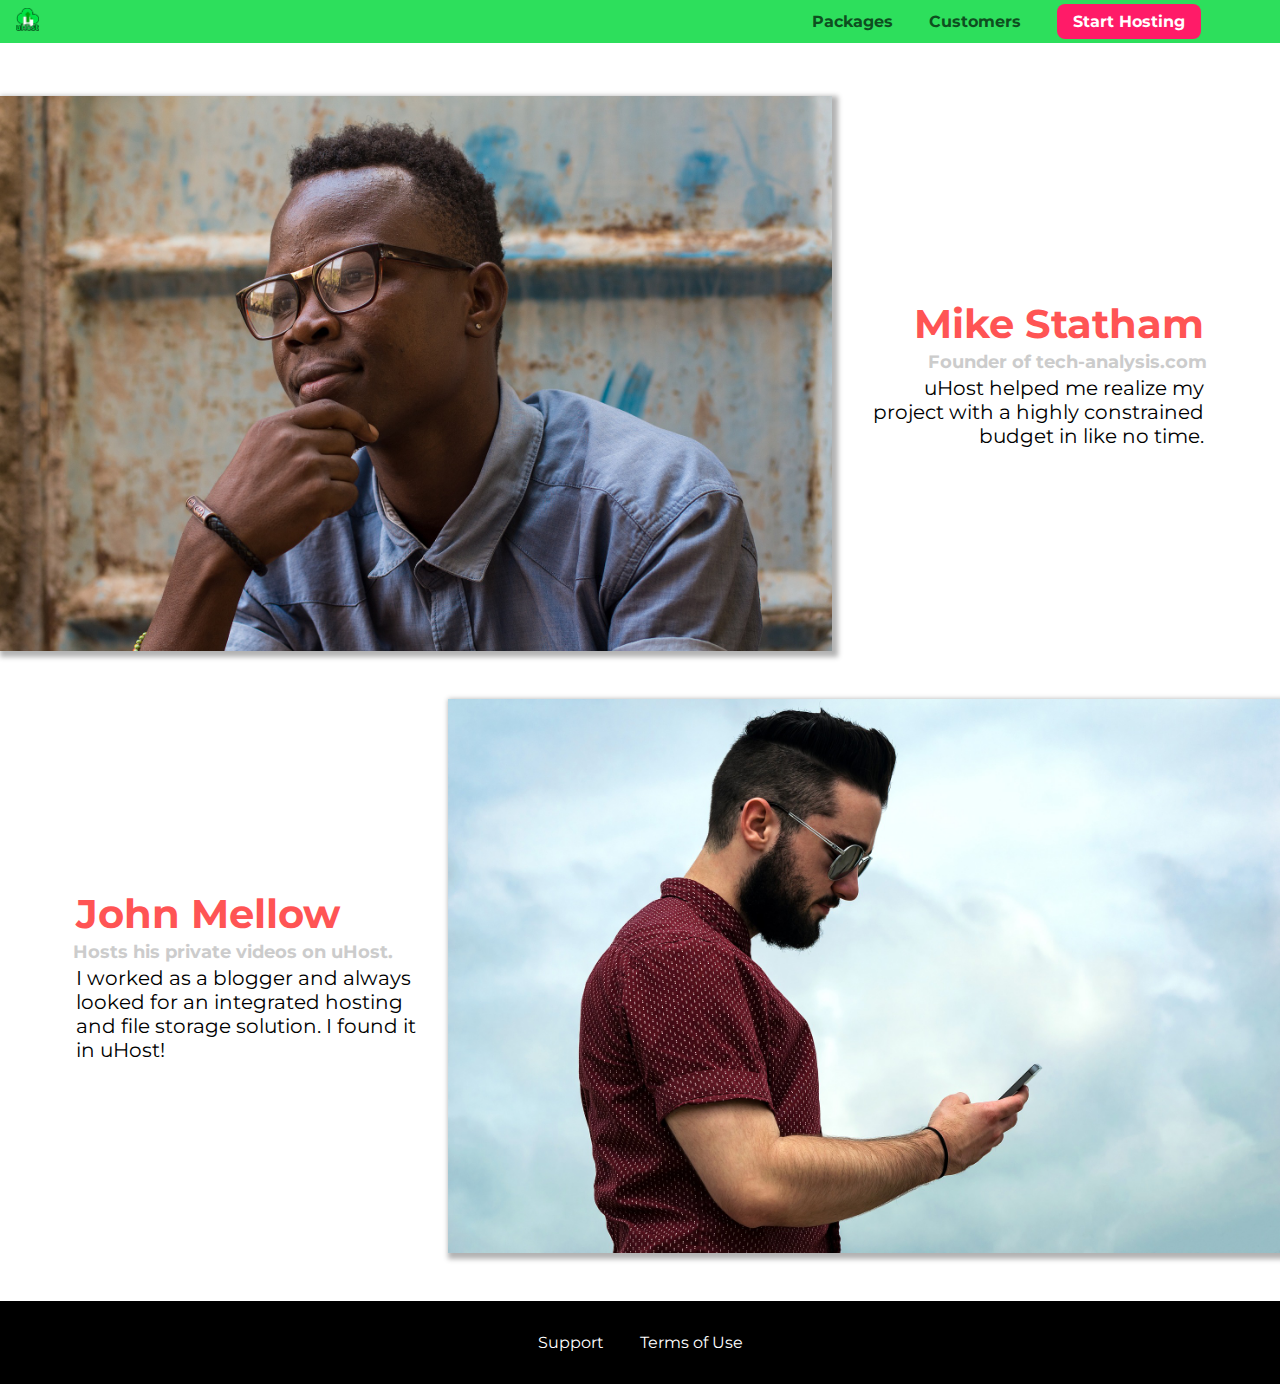
==== customers/index.html @ 871e4710 "add customers page" ====
<!DOCTYPE html>
<html lang="en">
  <head>
    <meta charset="UTF-8" />
    <meta name="viewport" content="width=device-width, initial-scale=1.0" />
    <meta http-equiv="X-UA-Compatible" content="ie=edge" />
    <title>uHost Customers</title>
    <link rel="shortcut icon" href="../favicon.png" />
    <link
      href="https://fonts.googleapis.com/css?family=Anton|Montserrat:400,700"
      rel="stylesheet"
    />
    <link rel="stylesheet" href="../shared.css" />
    <link rel="stylesheet" href="customers.css" />
  </head>

  <body>
    <header class="main-header">
      <div>
        <a href="../index.html" class="main-header__brand">
          <img
            src="../images/uhost-icon.png"
            alt="uHost - Your favorite hosting company"
          />
        </a>
      </div>
      <nav class="main-nav">
        <ul class="main-nav__items">
          <li class="main-nav__item">
            <a href="../packages/index.html">Packages</a>
          </li>
          <li class="main-nav__item">
            <a href="index.html">Customers</a>
          </li>
          <li class="main-nav__item main-nav__item--cta">
            <a href="start-hosting/index.html">Start Hosting</a>
          </li>
        </ul>
      </nav>
    </header>
    <main>
      <div>
        <div class="testimonial" id="customer-1">
          <div class="testimonial__image-container">
            <img
              src="../images/customer-1.jpg"
              alt="Mike Statham - Customer"
              class="testimonial__image"
            />
          </div>
          <div class="testimonial__info">
            <h1 class="testimonial__name">Mike Statham</h1>
            <h2 class="testimonial__subtitle">
              Founder of
              <a href="tech-analysis.com">tech-analysis.com</a>
            </h2>
            <p class="testimonial__text">
              uHost helped me realize my project with a highly constrained
              budget in like no time.
            </p>
          </div>
        </div>
        <div class="testimonial" id="customer-2">
          <div class="testimonial__info">
            <h1 class="testimonial__name">John Mellow</h1>
            <h2 class="testimonial__subtitle">
              Hosts his private videos on uHost.
            </h2>
            <p class="testimonial__text">
              I worked as a blogger and always looked for an integrated hosting
              and file storage solution. I found it in uHost!
            </p>
          </div>
          <div class="testimonial__image-container">
            <img
              src="../images/customer-2.jpg"
              alt="John Mellow - Customer"
              class="testimonial__image"
            />
          </div>
        </div>
      </div>
    </main>
    <footer class="main-footer">
      <nav>
        <ul>
          <li>
            <a href="#">Support</a>
          </li>
          <li>
            <a href="#">Terms of Use</a>
          </li>
        </ul>
      </nav>
    </footer>
  </body>
</html>
---- shared.css ----
* {
  box-sizing: border-box;
}

body {
  font-family: 'Montserrat', sans-serif;
  margin: 0;
}

/* --------------MAIN HEADER SECTION-------------- */
.main-header {
  width: 100%;
  background: #2ddf5c;
  padding: 8px 16px;
  position: fixed;
  top: 0;
  left: 0;
  z-index: 1;
}

.main-header>div {
  display: inline-block;
  vertical-align: middle;
}

.main-header__brand {
  color: #0e4f1f;
  text-decoration: none;
  font-weight: bold;
  font-size: 22px;
  height: 23px;
  display: inline-block;
}

.main-header__brand img {
  height: 100%;
}

.main-nav {
  display: inline-block;
  text-align: right;
  width: calc(100% - 74px);
  vertical-align: middle;
}

.main-nav__items {
  margin: 0;
  padding: 0;
  list-style: none;
}

.main-nav__item {
  display: inline-block;
  margin: 0 16px;
}

.main-nav__item a {
  text-decoration: none;
  color: #0e4f1f;
  font-weight: bold;
  padding: 3px 0;
}

.main-nav__item a:hover,
.main-nav__item a:active {
  color: #fff;
  border-bottom: 4px solid #fff;
}

.main-nav__item--cta a {
  color: #fff;
  background-color: #ff1b68;
  padding: 8px 16px;
  border-radius: 8px;
}

.main-nav__item--cta a:hover,
.main-nav__item--cta a:active {
  color: #ff1b68;
  background-color: #fff;
  border: none;
}

/* --------------MAIN FOOTER SECTION-------------- */
.main-footer {
  background-color: #000;
  padding: 32px;
  margin-top: 48px;
}

.main-footer ul {
  list-style: none;
  text-align: center;
  padding: 0;
  margin: 0;
}

.main-footer li {
  display: inline-block;
  margin: 0 16px;
}

.main-footer a {
  color: #fff;
  text-decoration: none;
}

.main-footer a:hover,
.main-footer a:active {
  color: #ff1b68;
  border: none;
}

/* --------------BUTTONS-------------- */
.button {
  background-color: #0e4f1f;
  color: #fff;
  font: inherit;
  border: solid 1.5px #0e4f1f;
  cursor: pointer;
  border-radius: 8px;
  font-weight: bold;
  padding: 8px;
}

.button:hover,
.button:active {
  background-color: #fff;
  color: #0e4f1f;
}

.button:focus {
  outline: none;
}
---- customers/customers.css ----
.testimonial {
  font-size: 20px;
  margin: 48px 0;
}

.testimonial__list {
  width: 80%;
  margin: auto;
}

.testimonial:first-of-type {
  margin-top: 96px;
}

.testimonial__image-container {
  width: 65%;
  display: inline-block;
  vertical-align: middle;
  box-shadow: 3px 3px 5px 3px rgba(0, 0, 0, 0.3);
}

.testimonial__image {
  width: 100%;
  vertical-align: top;
}

.testimonial__info {
  text-align: right;
  padding: 14px;
  display: inline-block;
  vertical-align: middle;
  width: 30%;
}

#customer-2.testimonial {
  text-align: right;
}

#customer-2 .testimonial__info {
  text-align: left;
}

.testimonial__name {
  margin: 3px;
  color: #ff5454;
}

.testimonial__subtitle {
  margin: 0;
  font-size: 18px;
  color: #ccc;
}

.testimonial__subtitle a {
  color: inherit;
  text-decoration: none;
}

.testimonial__subtitle a:hover,
.testimonial__subtitle a:active {
  color: #7a7a7a;
}

.testimonial__text {
  margin: 3px;
}
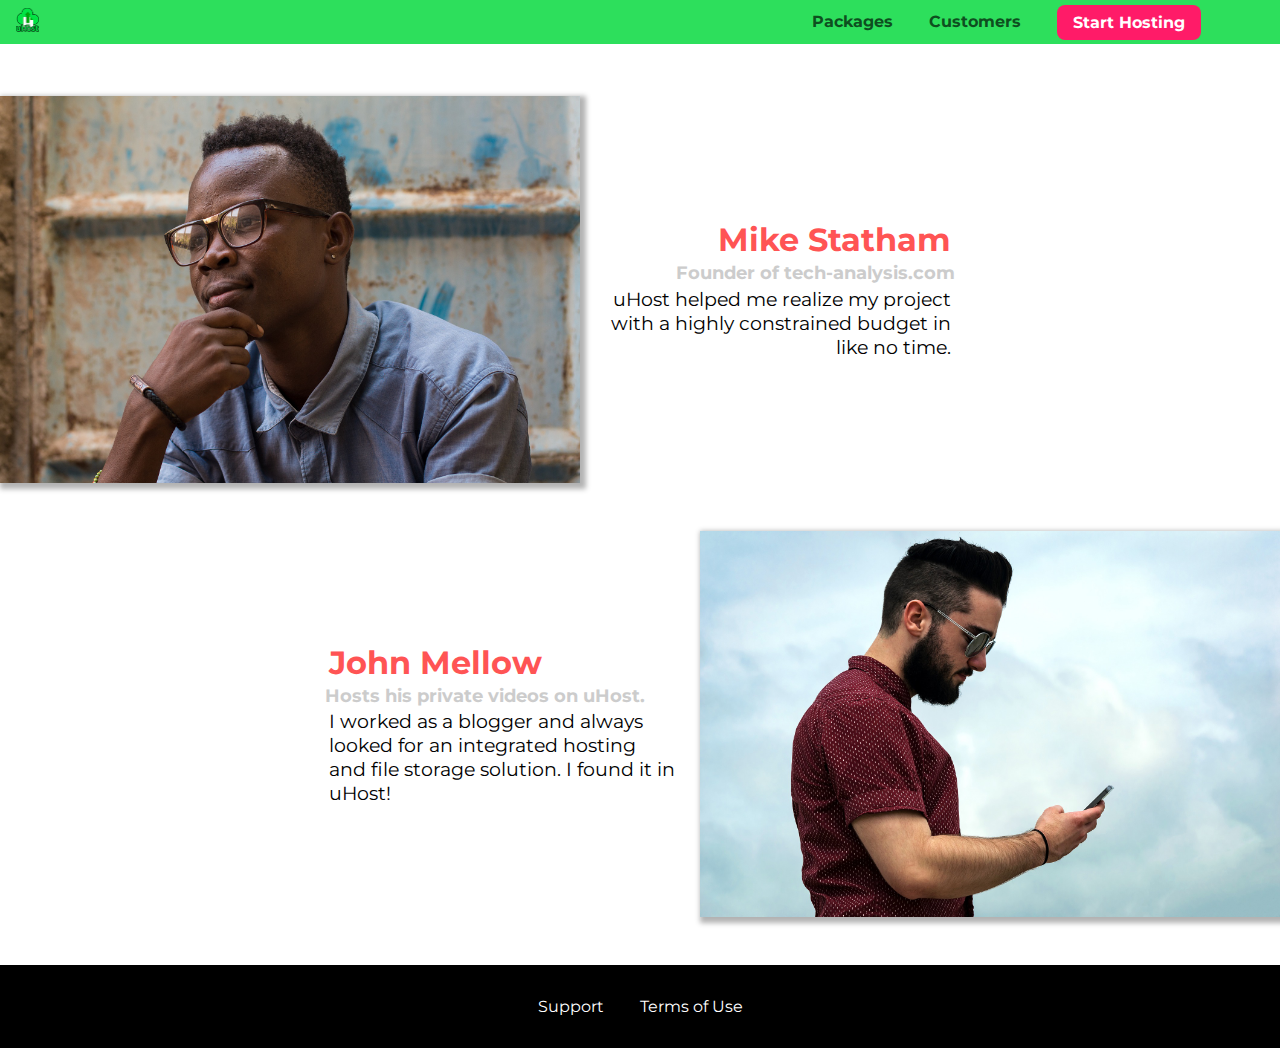
==== commit 0376f6fb: "update sizing to use rem" ====
--- a/customers/index.html
+++ b/customers/index.html
@@ -15,6 +15,7 @@
   </head>
 
   <body>
+    <div class="backdrop"></div>
     <header class="main-header">
       <div>
         <a href="../index.html" class="main-header__brand">
--- a/shared.css
+++ b/shared.css
@@ -7,11 +7,22 @@
   margin: 0;
 }
 
+.backdrop {
+  display: none;
+  position: fixed;
+  top: 0;
+  left: 0;
+  z-index: 100;
+  width: 100vw;
+  height: 100vh;
+  background: rgba(0, 0, 0, 0.5)
+}
+
 /* --------------MAIN HEADER SECTION-------------- */
 .main-header {
   width: 100%;
   background: #2ddf5c;
-  padding: 8px 16px;
+  padding: .5rem 1rem;
   position: fixed;
   top: 0;
   left: 0;
@@ -27,8 +38,8 @@
   color: #0e4f1f;
   text-decoration: none;
   font-weight: bold;
-  font-size: 22px;
-  height: 23px;
+  font-size: 1.5rem;
+  height: 1.5rem;
   display: inline-block;
 }
 
@@ -51,14 +62,14 @@
 
 .main-nav__item {
   display: inline-block;
-  margin: 0 16px;
+  margin: 0 1rem;
 }
 
 .main-nav__item a {
   text-decoration: none;
   color: #0e4f1f;
   font-weight: bold;
-  padding: 3px 0;
+  padding: 0.2rem 0;
 }
 
 .main-nav__item a:hover,
@@ -70,7 +81,7 @@
 .main-nav__item--cta a {
   color: #fff;
   background-color: #ff1b68;
-  padding: 8px 16px;
+  padding: 0.5rem 1rem;
   border-radius: 8px;
 }
 
@@ -84,8 +95,8 @@
 /* --------------MAIN FOOTER SECTION-------------- */
 .main-footer {
   background-color: #000;
-  padding: 32px;
-  margin-top: 48px;
+  padding: 2rem;
+  margin-top: 3rem;
 }
 
 .main-footer ul {
@@ -97,7 +108,7 @@
 
 .main-footer li {
   display: inline-block;
-  margin: 0 16px;
+  margin: 0 1rem;
 }
 
 .main-footer a {
@@ -120,7 +131,7 @@
   cursor: pointer;
   border-radius: 8px;
   font-weight: bold;
-  padding: 8px;
+  padding: 0.5rem;
 }
 
 .button:hover,
--- a/customers/customers.css
+++ b/customers/customers.css
@@ -1,6 +1,6 @@
 .testimonial {
-  font-size: 20px;
-  margin: 48px 0;
+  font-size: 1.2rem;
+  margin: 3rem 0;
 }
 
 .testimonial__list {
@@ -9,11 +9,12 @@
 }
 
 .testimonial:first-of-type {
-  margin-top: 96px;
+  margin-top: 6rem;
 }
 
 .testimonial__image-container {
   width: 65%;
+  max-width: 580px;
   display: inline-block;
   vertical-align: middle;
   box-shadow: 3px 3px 5px 3px rgba(0, 0, 0, 0.3);
@@ -26,7 +27,7 @@
 
 .testimonial__info {
   text-align: right;
-  padding: 14px;
+  padding: 0.9rem;
   display: inline-block;
   vertical-align: middle;
   width: 30%;
@@ -41,13 +42,14 @@
 }
 
 .testimonial__name {
-  margin: 3px;
+  margin: 0.2rem;
   color: #ff5454;
+  font-size: 2rem;
 }
 
 .testimonial__subtitle {
   margin: 0;
-  font-size: 18px;
+  font-size: 1.1rem;
   color: #ccc;
 }
 
@@ -62,5 +64,5 @@
 }
 
 .testimonial__text {
-  margin: 3px;
+  margin: 0.2rem;
 }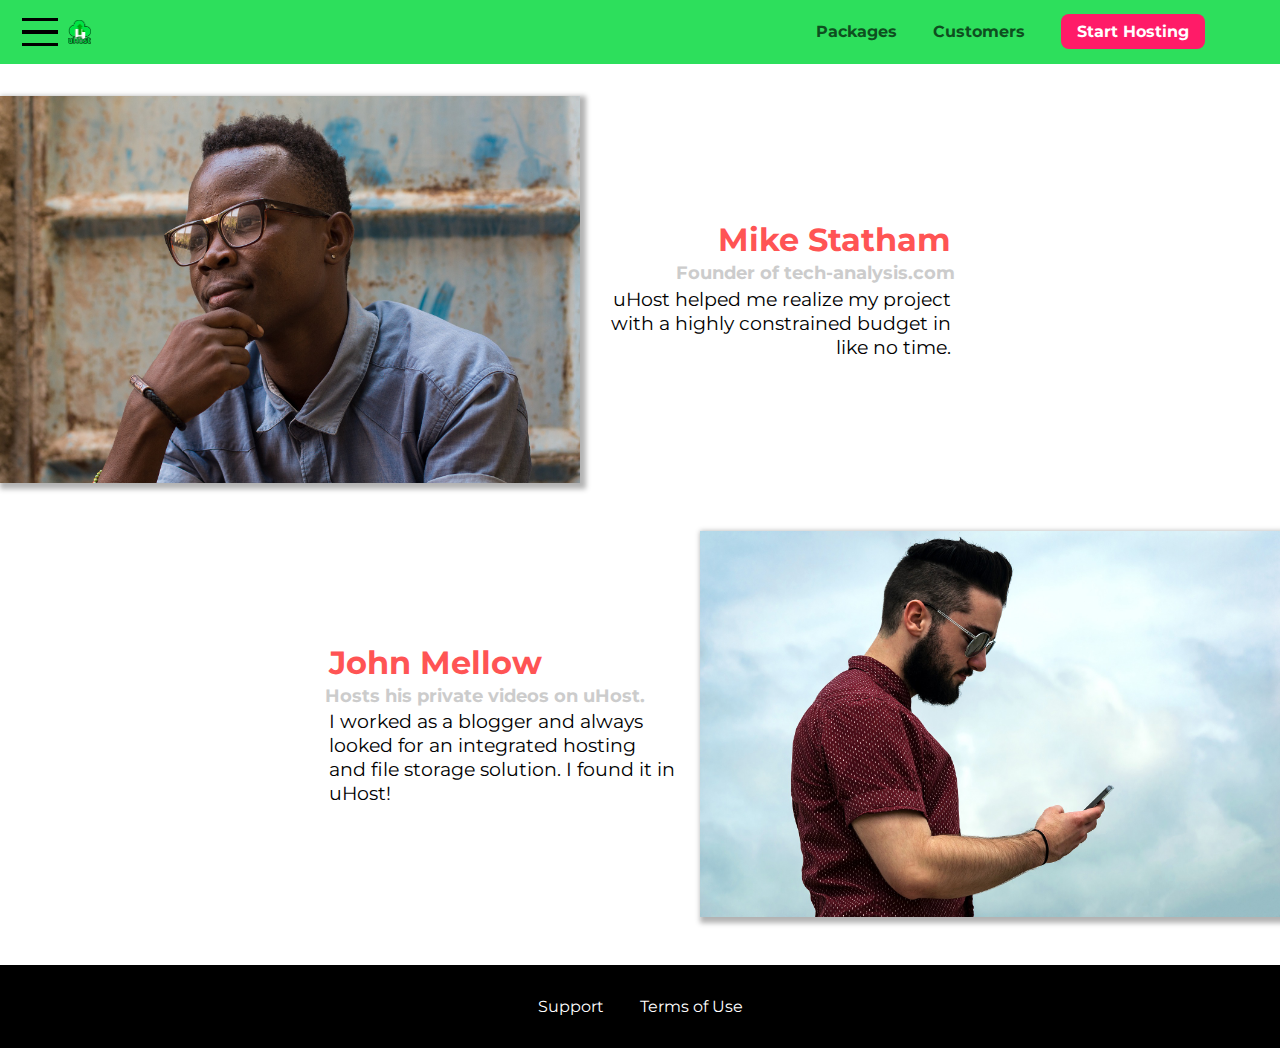
==== commit 58527b77: "add mobile nav to all pages" ====
--- a/customers/index.html
+++ b/customers/index.html
@@ -5,19 +5,25 @@
     <meta name="viewport" content="width=device-width, initial-scale=1.0" />
     <meta http-equiv="X-UA-Compatible" content="ie=edge" />
     <title>uHost Customers</title>
-    <link rel="shortcut icon" href="../favicon.png" />
+    <link rel="shortcut icon" href="../images/favicon.png" />
     <link
       href="https://fonts.googleapis.com/css?family=Anton|Montserrat:400,700"
       rel="stylesheet"
     />
     <link rel="stylesheet" href="../shared.css" />
     <link rel="stylesheet" href="customers.css" />
+    <script defer src="../shared.js"></script>
   </head>
 
   <body>
     <div class="backdrop"></div>
     <header class="main-header">
       <div>
+        <button class="toggle-button">
+          <span class="toggle-button__bar"></span>
+          <span class="toggle-button__bar"></span>
+          <span class="toggle-button__bar"></span>
+        </button>
         <a href="../index.html" class="main-header__brand">
           <img
             src="../images/uhost-icon.png"
@@ -39,6 +45,19 @@
         </ul>
       </nav>
     </header>
+    <nav class="mobile-nav">
+      <ul class="mobile-nav__items">
+        <li class="mobile-nav__item">
+          <a href="../packages/index.html">Packages</a>
+        </li>
+        <li class="mobile-nav__item">
+          <a href="index.html">Customers</a>
+        </li>
+        <li class="mobile-nav__item mobile-nav__item--cta">
+          <a href="start-hosting/index.html">Start Hosting</a>
+        </li>
+      </ul>
+    </nav>
     <main>
       <div>
         <div class="testimonial" id="customer-1">
--- a/shared.css
+++ b/shared.css
@@ -41,6 +41,7 @@
   font-size: 1.5rem;
   height: 1.5rem;
   display: inline-block;
+  vertical-align: middle;
 }
 
 .main-header__brand img {
@@ -50,7 +51,7 @@
 .main-nav {
   display: inline-block;
   text-align: right;
-  width: calc(100% - 74px);
+  width: calc(100% - 122px);
   vertical-align: middle;
 }
 
@@ -65,7 +66,8 @@
   margin: 0 1rem;
 }
 
-.main-nav__item a {
+.main-nav__item a,
+.mobile-nav__item a {
   text-decoration: none;
   color: #0e4f1f;
   font-weight: bold;
@@ -78,7 +80,8 @@
   border-bottom: 4px solid #fff;
 }
 
-.main-nav__item--cta a {
+.main-nav__item--cta a,
+.mobile-nav__item--cta {
   color: #fff;
   background-color: #ff1b68;
   padding: 0.5rem 1rem;
@@ -90,6 +93,58 @@
   color: #ff1b68;
   background-color: #fff;
   border: none;
+}
+
+/* --------------MOBILE NAV SECTION-------------- */
+.mobile-nav {
+  display: none;
+  position: fixed;
+  z-index: 101;
+  top: 0;
+  left: 0;
+  background: white;
+  width: 80%;
+  height: 100vh;
+}
+
+.mobile-nav__items {
+  width: 90%;
+  height: 100%;
+  list-style: none;
+  margin: 10% auto;
+  padding: 0;
+  text-align: center;
+}
+
+.mobile-nav__item {
+  margin: 1rem 0;
+}
+
+.mobile-nav__item a {
+  font-size: 1.5rem;
+}
+
+/* --------------MOBILE NAV TOGGLE BUTTON-------------- */
+.toggle-button {
+  width: 3rem;
+  background: transparent;
+  border: none;
+  cursor: pointer;
+  padding-top: 0;
+  padding-bottom: 0;
+  vertical-align: middle;
+}
+
+.toggle-button:focus {
+  outline: none;
+}
+
+.toggle-button__bar {
+  width: 100%;
+  height: 0.2rem;
+  background: black;
+  display: block;
+  margin: 0.6rem 0;
 }
 
 /* --------------MAIN FOOTER SECTION-------------- */
@@ -142,4 +197,8 @@
 
 .button:focus {
   outline: none;
+}
+
+.open {
+  display: block !important;
 }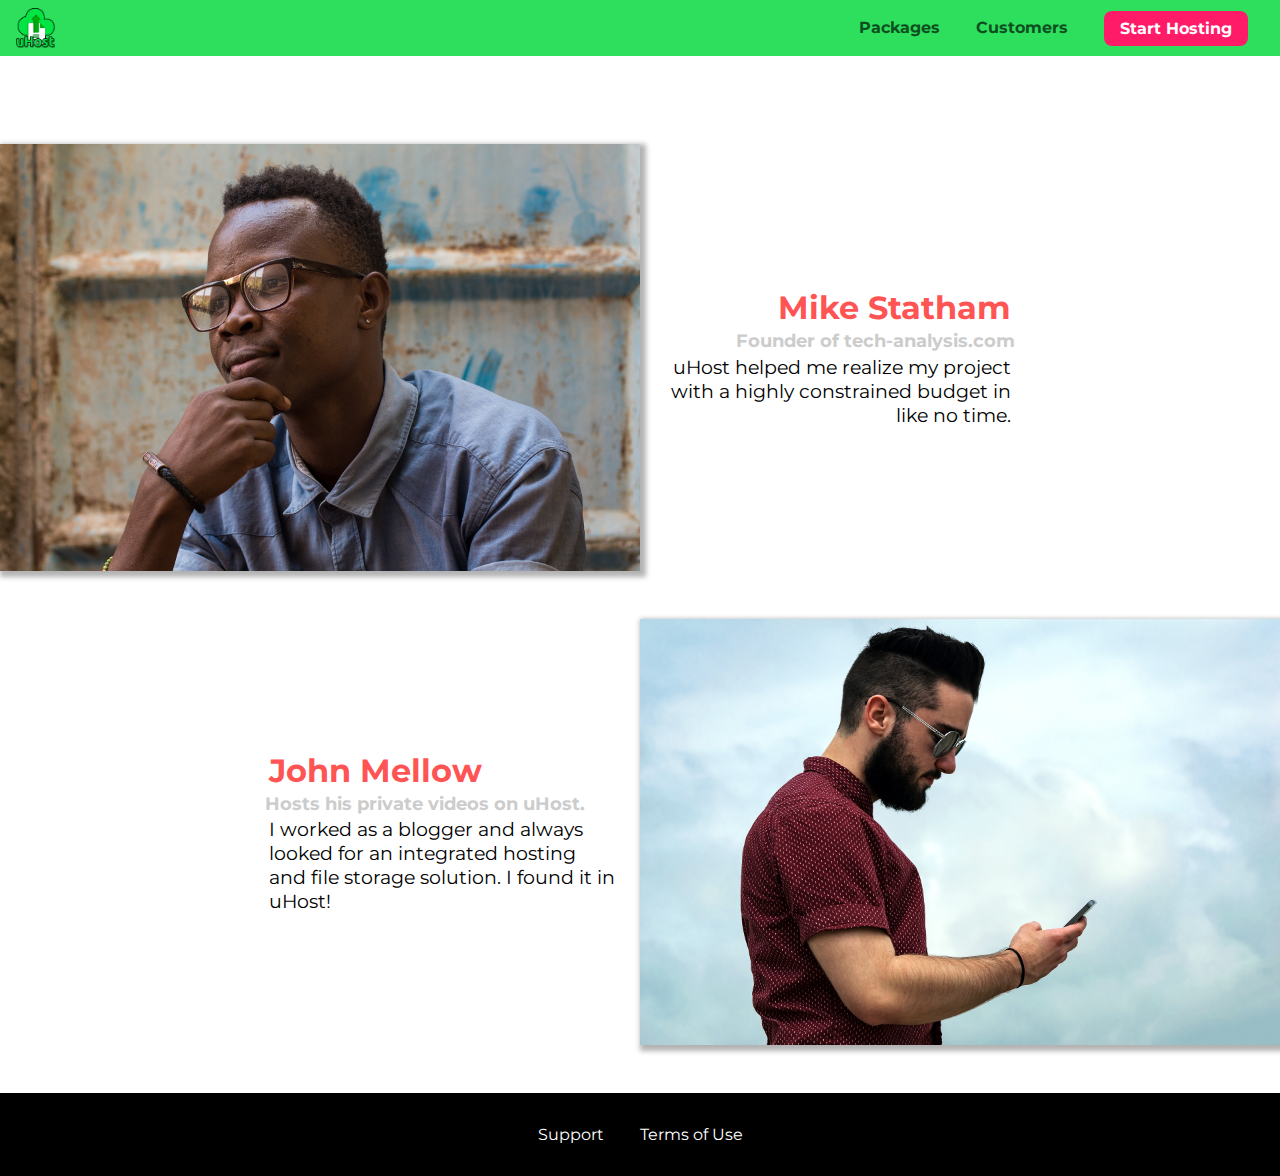
==== commit baef0058: "add flexbox to navigation bar" ====
--- a/customers/index.html
+++ b/customers/index.html
@@ -54,7 +54,7 @@
           <a href="index.html">Customers</a>
         </li>
         <li class="mobile-nav__item mobile-nav__item--cta">
-          <a href="start-hosting/index.html">Start Hosting</a>
+          <a href="../start-hosting/index.html">Start Hosting</a>
         </li>
       </ul>
     </nav>
--- a/shared.css
+++ b/shared.css
@@ -5,6 +5,11 @@
 body {
   font-family: 'Montserrat', sans-serif;
   margin: 0;
+}
+
+main {
+  min-height: calc(100vh - 3.5rem - 8rem);
+  margin-top: 3.5rem;
 }
 
 .backdrop {
@@ -27,72 +32,32 @@
   top: 0;
   left: 0;
   z-index: 1;
-}
-
-.main-header>div {
-  display: inline-block;
+  display: flex;
+  align-items: center;
+  justify-content: space-between;
+}
+
+/* --------------MOBILE NAV TOGGLE BUTTON-------------- */
+.toggle-button {
+  width: 3rem;
+  background: transparent;
+  border: none;
+  cursor: pointer;
+  padding-top: 0;
+  padding-bottom: 0;
   vertical-align: middle;
 }
 
-.main-header__brand {
-  color: #0e4f1f;
-  text-decoration: none;
-  font-weight: bold;
-  font-size: 1.5rem;
-  height: 1.5rem;
-  display: inline-block;
-  vertical-align: middle;
-}
-
-.main-header__brand img {
-  height: 100%;
-}
-
-.main-nav {
-  display: inline-block;
-  text-align: right;
-  width: calc(100% - 122px);
-  vertical-align: middle;
-}
-
-.main-nav__items {
-  margin: 0;
-  padding: 0;
-  list-style: none;
-}
-
-.main-nav__item {
-  display: inline-block;
-  margin: 0 1rem;
-}
-
-.main-nav__item a,
-.mobile-nav__item a {
-  text-decoration: none;
-  color: #0e4f1f;
-  font-weight: bold;
-  padding: 0.2rem 0;
-}
-
-.main-nav__item a:hover,
-.main-nav__item a:active {
-  color: #fff;
-  border-bottom: 4px solid #fff;
-}
-
-.main-nav__item--cta a,
-.mobile-nav__item--cta {
-  color: #fff;
-  background-color: #ff1b68;
-  padding: 0.5rem 1rem;
-  border-radius: 8px;
-}
-
-.main-nav__item--cta a:hover,
-.main-nav__item--cta a:active {
-  color: #ff1b68;
-  background-color: #fff;
-  border: none;
+.toggle-button:focus {
+  outline: none;
+}
+
+.toggle-button__bar {
+  width: 100%;
+  height: 0.2rem;
+  background: black;
+  display: block;
+  margin: 0.6rem 0;
 }
 
 /* --------------MOBILE NAV SECTION-------------- */
@@ -108,43 +73,101 @@
 }
 
 .mobile-nav__items {
+  display: flex;
+  flex-direction: column;
+  justify-content: center;
   width: 90%;
   height: 100%;
   list-style: none;
-  margin: 10% auto;
+  margin: 0 auto;
   padding: 0;
   text-align: center;
 }
 
 .mobile-nav__item {
-  margin: 1rem 0;
+  margin: 1rem 6rem;
 }
 
 .mobile-nav__item a {
   font-size: 1.5rem;
-}
-
-/* --------------MOBILE NAV TOGGLE BUTTON-------------- */
-.toggle-button {
-  width: 3rem;
-  background: transparent;
-  border: none;
-  cursor: pointer;
-  padding-top: 0;
-  padding-bottom: 0;
+  text-decoration: none;
+  color: #0e4f1f;
+  font-weight: bold;
+  padding: 0.2rem 0;
+}
+
+.mobile-nav__item--cta {
+  background-color: #ff1b68;
+  padding: 0.5rem 1rem;
+  border-radius: 8px;
+}
+
+.mobile-nav__item--cta a {
+  color: #fff;
+}
+
+.main-header__brand {
+  color: #0e4f1f;
+  text-decoration: none;
+  font-weight: bold;
+}
+
+.main-header__brand img {
+  height: 2.5rem;
   vertical-align: middle;
 }
 
-.toggle-button:focus {
-  outline: none;
-}
-
-.toggle-button__bar {
-  width: 100%;
-  height: 0.2rem;
-  background: black;
-  display: block;
-  margin: 0.6rem 0;
+.main-nav {
+  display: none;
+}
+
+@media(width>36rem) {
+  .toggle-button {
+    display: none;
+  }
+
+  .main-nav {
+    display: flex;
+  }
+
+  .main-nav__items {
+    margin: 0;
+    padding: 0;
+    list-style: none;
+  }
+
+  .main-nav__item {
+    display: inline-block;
+    margin: 0 1rem;
+  }
+
+  .main-nav__item a,
+  .mobile-nav__item a {
+    text-decoration: none;
+    color: #0e4f1f;
+    font-weight: bold;
+    padding: 0.2rem 0;
+  }
+
+  .main-nav__item a:hover,
+  .main-nav__item a:active {
+    color: #fff;
+    border-bottom: 4px solid #fff;
+  }
+
+  .main-nav__item--cta a {
+    color: #fff;
+    background-color: #ff1b68;
+    padding: 0.5rem 1rem;
+    border-radius: 8px;
+  }
+
+  .main-nav__item--cta a:hover,
+  .main-nav__item--cta a:active {
+    color: #ff1b68;
+    background-color: #fff;
+    border: none;
+  }
 }
 
 /* --------------MAIN FOOTER SECTION-------------- */
@@ -199,6 +222,13 @@
   outline: none;
 }
 
+.button[disabled] {
+  cursor: not-allowed;
+  border: #a1a1a1;
+  background: #ccc;
+  color: #a1a1a1;
+}
+
 .open {
   display: block !important;
 }--- a/customers/customers.css
+++ b/customers/customers.css
@@ -1,22 +1,14 @@
+main {
+  padding-top: 2.5rem;
+}
+
 .testimonial {
   font-size: 1.2rem;
-  margin: 3rem 0;
-}
-
-.testimonial__list {
-  width: 80%;
-  margin: auto;
-}
-
-.testimonial:first-of-type {
-  margin-top: 6rem;
 }
 
 .testimonial__image-container {
-  width: 65%;
-  max-width: 580px;
-  display: inline-block;
-  vertical-align: middle;
+  width: 100%;
+  max-width: 40rem;
   box-shadow: 3px 3px 5px 3px rgba(0, 0, 0, 0.3);
 }
 
@@ -28,9 +20,6 @@
 .testimonial__info {
   text-align: right;
   padding: 0.9rem;
-  display: inline-block;
-  vertical-align: middle;
-  width: 30%;
 }
 
 #customer-2.testimonial {
@@ -65,4 +54,23 @@
 
 .testimonial__text {
   margin: 0.2rem;
+}
+
+@media(width>40rem) {
+  .testimonial {
+    margin: 3rem auto;
+    max-width: 1500px;
+  }
+
+  .testimonial__image-container {
+    display: inline-block;
+    vertical-align: middle;
+    width: 66%;
+  }
+
+  .testimonial__info {
+    display: inline-block;
+    vertical-align: middle;
+    width: 30%;
+  }
 }